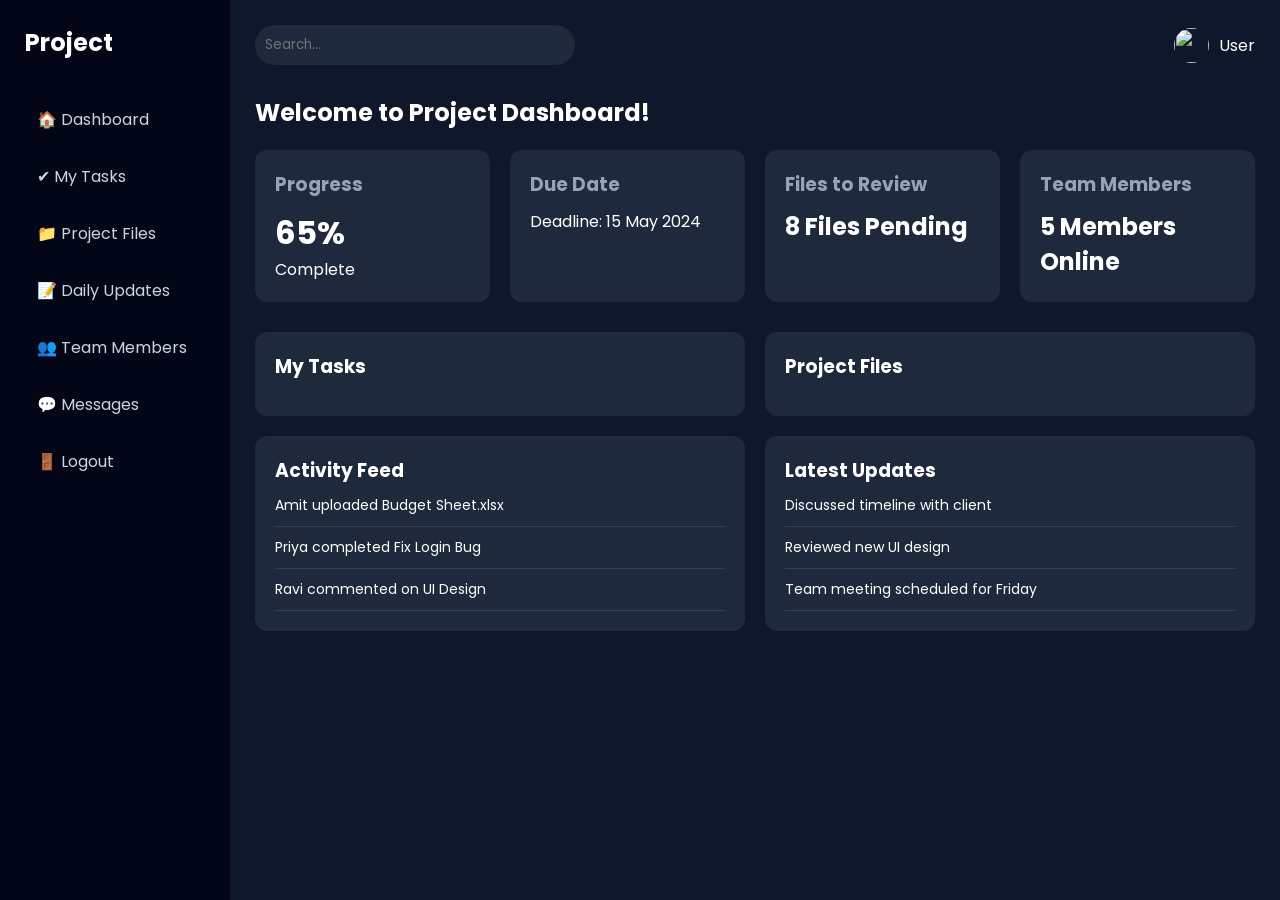
==== dashboard.html @ 34f778b7 "team dashboard" ====
<!DOCTYPE html>
<html>
<head>

<title>Project Dashboard</title>

<link href="https://fonts.googleapis.com/css2?family=Poppins:wght@300;400;600&display=swap" rel="stylesheet">

<style>

*{
margin:0;
padding:0;
box-sizing:border-box;
font-family:Poppins;
}

body{
display:flex;
background:#0f172a;
color:white;
}

/* SIDEBAR */

.sidebar{
width:230px;
height:100vh;
background:#020617;
padding:25px;
position:fixed;
}

.sidebar h2{
margin-bottom:35px;
}

.sidebar a{
display:block;
padding:12px;
color:#cbd5e1;
text-decoration:none;
margin-bottom:8px;
border-radius:8px;
}

.sidebar a:hover{
background:#1e293b;
color:white;
}

/* MAIN */

.main{
margin-left:230px;
padding:25px;
width:100%;
}

/* TOPBAR */

.topbar{
display:flex;
justify-content:space-between;
align-items:center;
margin-bottom:30px;
}

.search{
width:320px;
padding:10px;
border-radius:20px;
border:none;
background:#1e293b;
color:white;
}

.profile{
display:flex;
align-items:center;
gap:10px;
}

.profile img{
width:35px;
height:35px;
border-radius:50%;
}

/* CARDS */

.cards{
display:grid;
grid-template-columns:repeat(4,1fr);
gap:20px;
margin-bottom:30px;
}

.card{
background:#1e293b;
padding:20px;
border-radius:12px;
}

.card h3{
color:#94a3b8;
margin-bottom:10px;
}

/* SECTIONS */

.grid{
display:grid;
grid-template-columns:2fr 2fr;
gap:20px;
margin-bottom:20px;
}

.box{
background:#1e293b;
padding:20px;
border-radius:12px;
}

.task{
display:flex;
justify-content:space-between;
padding:10px 0;
border-bottom:1px solid #334155;
}

.file-grid{
display:grid;
grid-template-columns:repeat(4,1fr);
gap:15px;
margin-top:15px;
}

.file{
background:#0f172a;
padding:15px;
border-radius:10px;
text-align:center;
}

.file a{
color:white;
text-decoration:none;
}

.feed{
padding:10px 0;
border-bottom:1px solid #334155;
font-size:14px;
}

.badge{
background:#22c55e;
color:white;
font-size:12px;
padding:3px 8px;
border-radius:50px;
margin-left:6px;
display:none;
}

</style>

</head>

<body>

<!-- SIDEBAR -->

<div class="sidebar">

<h2>Project</h2>

<a href="dashboard.html">🏠 Dashboard</a>
<a href="my_tasks.html">✔ My Tasks</a>
<a href="project_files.html">📁 Project Files</a>
<a href="daily_update.html">📝 Daily Updates</a>
<a href="team.html">👥 Team Members</a>
<a href="messages.html">
💬 Messages 
<span id="msgCount" class="badge">0</span>
</a>
<a href="#" onclick="logout()">🚪 Logout</a>

</div>


<!-- MAIN -->

<div class="main">

<div class="topbar">

<input class="search" placeholder="Search...">

<div class="profile">

<img id="userPhoto" src="">

<span id="username">User</span>

</div>

</div>

<h2 style="margin-bottom:20px;">Welcome to Project Dashboard!</h2>


<!-- CARDS -->

<div class="cards">

<div class="card">
<h3>Progress</h3>
<h1>65%</h1>
<p>Complete</p>
</div>

<div class="card">
<h3>Due Date</h3>
<p>Deadline: 15 May 2024</p>
</div>

<div class="card">
<h3>Files to Review</h3>
<h2>8 Files Pending</h2>
</div>

<div class="card">
<h3>Team Members</h3>
<h2>5 Members Online</h2>
</div>

</div>


<!-- TASKS + FILES -->

<div class="grid">

<div class="box">

<h3>My Tasks</h3>

<div id="taskList"></div>

</div>


<div class="box">

<h3>Project Files</h3>

<div class="file-grid" id="fileList"></div>

</div>

</div>


<!-- ACTIVITY + UPDATES -->

<div class="grid">

<div class="box">

<h3>Activity Feed</h3>

<div class="feed">Amit uploaded Budget Sheet.xlsx</div>
<div class="feed">Priya completed Fix Login Bug</div>
<div class="feed">Ravi commented on UI Design</div>

</div>

<div class="box">

<h3>Latest Updates</h3>

<div class="feed">Discussed timeline with client</div>
<div class="feed">Reviewed new UI design</div>
<div class="feed">Team meeting scheduled for Friday</div>

</div>

</div>

</div>

<script>

var scriptURL="https://script.google.com/macros/s/AKfycbw9BIHeWBwXOfeZ85AevN2RK4JI6y8NDtvZ2gya2LXy2qzl2N71hmLXhl0qJBRPH_R_qQ/exec"

let user = localStorage.getItem("username")

if(user){
document.getElementById("username").innerHTML=user
}


// LOAD USER PHOTO

fetch(scriptURL+"?action=profile&username="+user)
.then(res=>res.json())
.then(data=>{
document.getElementById("userPhoto").src=data.photo
})


// LOAD TASKS

fetch(scriptURL+"?action=tasks&username="+user)
.then(res=>res.json())
.then(data=>{

let html=""

data.forEach(t=>{
html+=`
<div class="task">
<span>${t.task}</span>
<span>Due: ${t.due}</span>
</div>
`
})

document.getElementById("taskList").innerHTML=html

})


// LOAD FILES

fetch(scriptURL+"?action=files&username="+user)
.then(res=>res.json())
.then(data=>{

let html=""

data.forEach(f=>{
html+=`
<div class="file">
<a href="${f.link}" target="_blank">
${f.name}<br>${f.size}
</a>
</div>
`
})

document.getElementById("fileList").innerHTML=html

})


// MESSAGE NOTIFICATION SYSTEM

var lastSeen = localStorage.getItem("lastSeenMessage") || ""

function checkMessages(){

fetch(scriptURL+"?action=getMessages")
.then(res=>res.json())
.then(data=>{

if(data.length==0) return

let last=data[data.length-1]

if(last.user!=user){

if(last.time!=lastSeen){

document.getElementById("msgCount").style.display="inline-block"
document.getElementById("msgCount").innerText="1"

}

}

})

}

// FAST LOAD ON PAGE OPEN
checkMessages()

// AUTO CHECK EVERY 3 SEC
setInterval(checkMessages,3000)



function logout(){

localStorage.removeItem("username")

window.location.href="login.html"

}

</script>
</body>
</html>
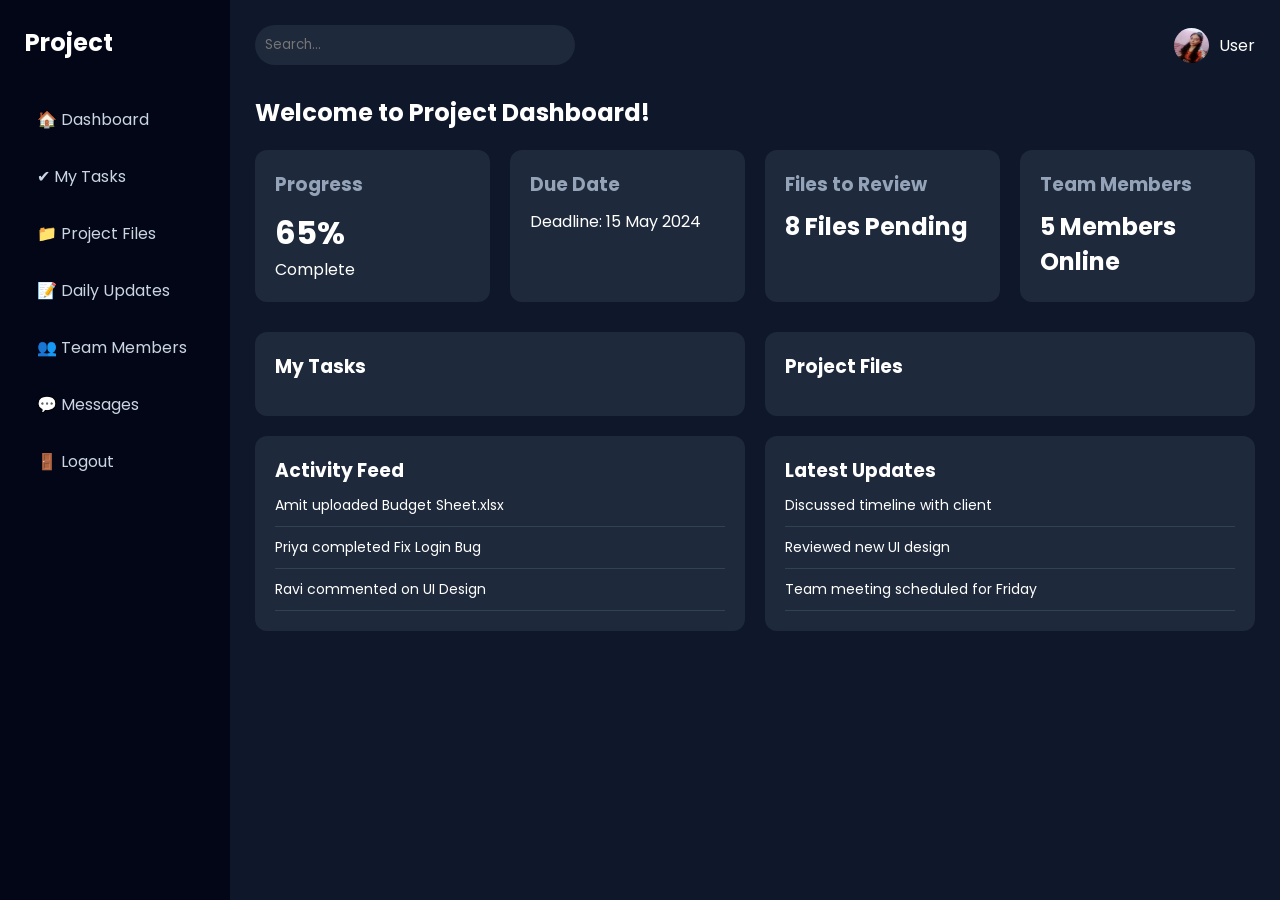
==== commit 8c61e877: "Update dashboard.html" ====
--- a/dashboard.html
+++ b/dashboard.html
@@ -200,7 +200,7 @@
 
 <div class="profile">
 
-<img id="userPhoto" src="">
+<img id="userImage" src="" width="120">
 
 <span id="username">User</span>
 
@@ -304,12 +304,25 @@
 
 // LOAD USER PHOTO
 
-fetch(scriptURL+"?action=profile&username="+user)
-.then(res=>res.json())
-.then(data=>{
-document.getElementById("userPhoto").src=data.photo
-})
-
+let username = "Satakshi";   // yaha login username aayega
+
+let img = document.getElementById("userImage");
+
+if(username === "Satakshi"){
+    img.src = "images/satakshi.jpg";
+}
+
+else if(username === "Member1"){
+    img.src = "images/member1.png";
+}
+
+else if(username === "Member2"){
+    img.src = "images/member2.png";
+}
+
+else if(username === "Member3"){
+    img.src = "images/member3.png";
+}
 
 // LOAD TASKS
 
@@ -403,4 +416,4 @@
 
 </script>
 </body>
-</html>+</html>
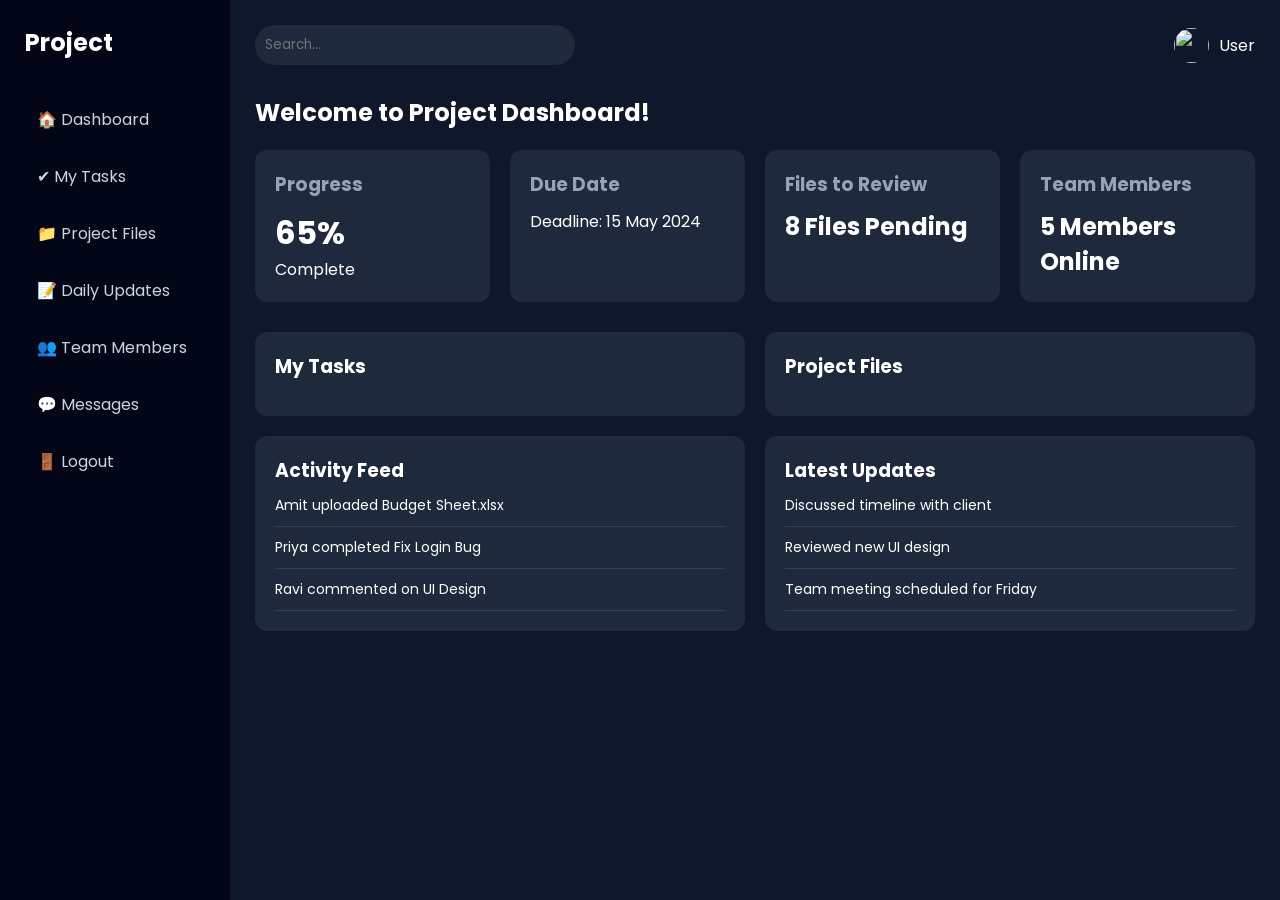
==== commit eff86ee0: "Update dashboard.html" ====
--- a/dashboard.html
+++ b/dashboard.html
@@ -304,7 +304,7 @@
 
 // LOAD USER PHOTO
 
-let username = "Satakshi";   // yaha login username aayega
+
 
 let img = document.getElementById("userImage");
 
